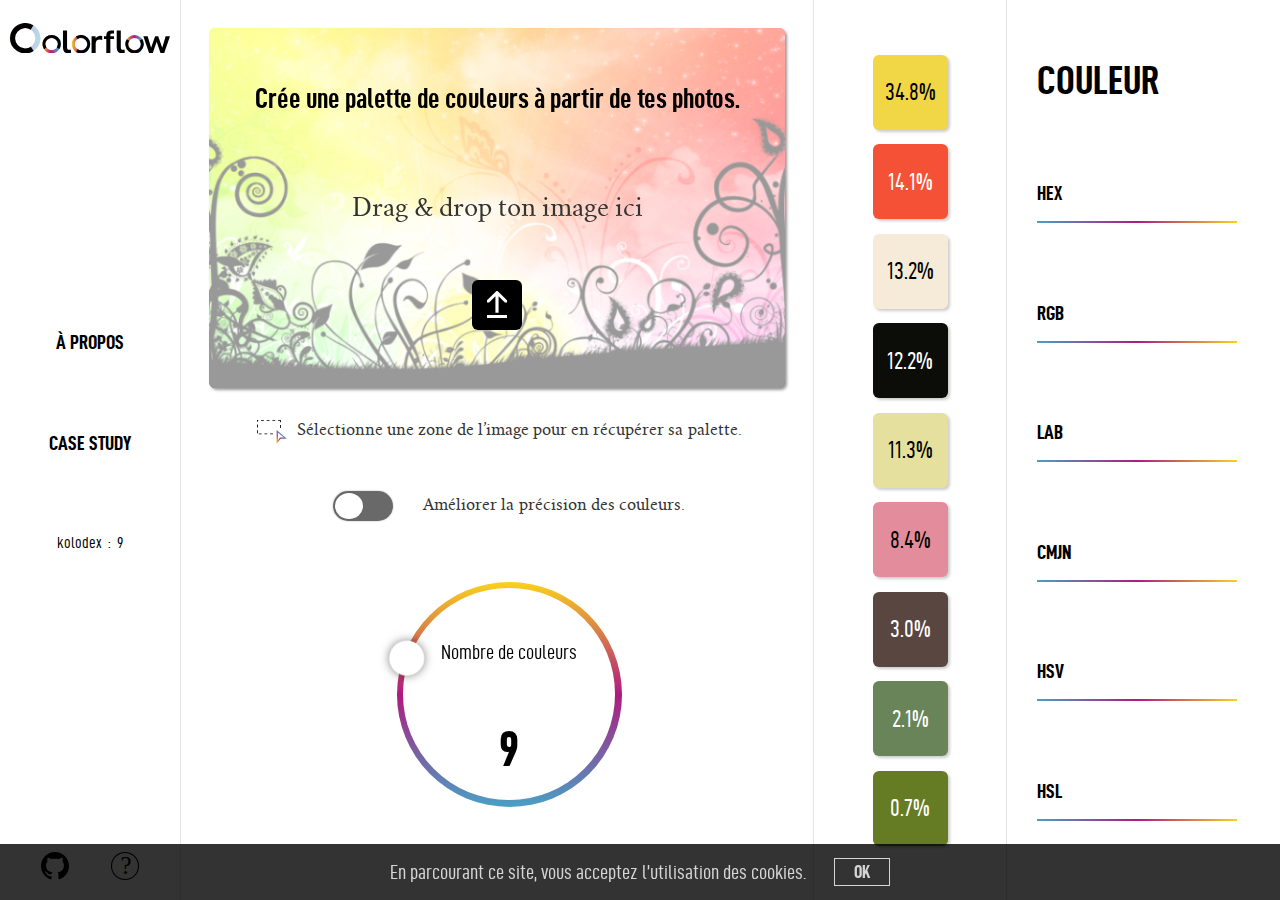
==== index.html @ 48e1210c "dded h1 tag" ====
<!DOCTYPE html>
<html lang="FR">
<head>
    <meta charset="utf-8">
    <meta name="viewport" content="initial-scale=1">
   
     <!-- Méta Google -->
    <meta name="title" content="Colorflow - Christopher Saenen" />
    <meta name="description" content="Colorflow te permet de récupérer une palette de couleurs à partir de n'importe quelle image." />

    <!-- Métas Facebook Opengraph -->
    <meta property="og:title" content="Colorflow - Christopher Saenen" />
    <meta property="og:description" content="Colorflow te permet de récupérer une palette de couleurs à partir de n'importe quelle image." />
    <meta property="og:url" content="http://christophersaenen.be/projets/tfa" />
    <meta property="og:image" content="metas.jpg" />
    <meta property="og:type" content="website"/>

    <!-- Métas Twitter Card -->
    <meta name="twitter:title" content="Colorflow - Christopher Saenen" />
    <meta name="twitter:description" content="Colorflow te permet de récupérer une palette de couleurs à partir de n'importe quelle image." />
    <meta name="twitter:url" content="http://christophersaenen.be/projets/tfa" />
    <meta name="twitter:image" content="metas.jpg" />
    
    <link rel="apple-touch-icon" sizes="57x57" href="assets/img/favicons/apple-icon-57x57.png">
    <link rel="apple-touch-icon" sizes="60x60" href="assets/img/favicons/apple-icon-60x60.png">
    <link rel="apple-touch-icon" sizes="72x72" href="assets/img/favicons/apple-icon-72x72.png">
    <link rel="apple-touch-icon" sizes="76x76" href="assets/img/favicons/apple-icon-76x76.png">
    <link rel="apple-touch-icon" sizes="114x114" href="assets/img/favicons/apple-icon-114x114.png">
    <link rel="apple-touch-icon" sizes="120x120" href="assets/img/favicons/apple-icon-120x120.png">
    <link rel="apple-touch-icon" sizes="144x144" href="assets/img/favicons/apple-icon-144x144.png">
    <link rel="apple-touch-icon" sizes="152x152" href="assets/img/favicons/apple-icon-152x152.png">
    <link rel="apple-touch-icon" sizes="180x180" href="assets/img/favicons/apple-icon-180x180.png">
    <link rel="icon" type="image/png" sizes="192x192"  href="assets/img/favicons/android-icon-192x192.png">
    <link rel="icon" type="image/png" sizes="32x32" href="assets/img/favicons/favicon-32x32.png">
    <link rel="icon" type="image/png" sizes="96x96" href="assets/img/favicons/favicon-96x96.png">
    <link rel="icon" type="image/png" sizes="16x16" href="assets/img/favicons/favicon-16x16.png">
    <link rel="manifest" href="assets/img/favicons/manifest.json">
    <meta name="msapplication-TileColor" content="#ffffff">
    <meta name="msapplication-TileImage" content="assets/img/favicons/ms-icon-144x144.png">
    <meta name="theme-color" content="#ffffff">

    <title>Colorflow - obtenez votre palette de couleurs</title>
    <link rel="stylesheet" href="main.css">
</head>

<body>
   <header class="header">
        <h1 class="header__logo title title--main">
            <a href="index.html">Colorflow
                <svg class="logo__big logo" viewBox="0 0 630.41797 120" xmlns="http://www.w3.org/2000/svg" xmlns:xlink="http://www.w3.org/1999/xlink">
                    <defs>                   <style>.grad1{fill:url(#loga);}.grad2{fill:url(#logd);}.grad3{fill:url(#logc);}.grad4{fill:url(#logb);}</style>
                        <linearGradient id="loga" x2="120" y1="60" y2="60" gradientUnits="userSpaceOnUse">
                        <stop stop-color="#fad11c" offset="0"/>
                        <stop stop-color="#e8a534" offset=".09502"/>
                        <stop stop-color="#d06954" offset=".23417"/>
                        <stop stop-color="#be3e6b" offset=".353"/>
                        <stop stop-color="#b3247a" offset=".44537"/>
                        <stop stop-color="#af1a7f" offset=".5"/>
                        <stop stop-color="#914194" offset=".57574"/>
                        <stop stop-color="#7763a5" offset=".65635"/>
                        <stop stop-color="#637eb3" offset=".73874"/>
                        <stop stop-color="#5491bd" offset=".82249"/>
                        <stop stop-color="#4c9cc3" offset=".90844"/>
                        <stop stop-color="#49a0c5" offset="1"/>
                        </linearGradient>
                        <linearGradient id="logd" x1="127.67" x2="200.33" y1="83.333" y2="83.333" xlink:href="#loga"/>
                        <linearGradient id="logc" x1="243.33" x2="316" y1="83.394" y2="83.394" xlink:href="#loga"/>
                        <linearGradient id="logb" x1="454.33" x2="527" y1="83.394" y2="83.394" xlink:href="#loga"/>
                    </defs>
                    <g data-name="logo_colorflow">
                    <path d="m208.7 97.857v-67.862h16.121v66.822q0 4.9409 2.0146 6.9551 2.0156 2.0156 7.2153 2.0156h6.1104v13.91h-8.9702q-11.44 0-16.966-5.3955-5.5254-5.395-5.5254-16.445z"/>
                    <path d="m337.14 52.096v7.6699a21.088 21.088 0 0 1 8.5151 -6.8252 27.454 27.454 0 0 1 11.246 -2.2744 33.118 33.118 0 0 1 6.3701 0.51953v15.341a26.714 26.714 0 0 0 -9.6201 -1.6904q-7.6707 0-11.896 4.4854-4.2253 4.4853-4.2256 12.936v37.441h-16.12v-67.603z"/>
                    <path d="m395.38 48.716v3.3799h14.561v11.311h-14.561v56.292h-15.991v-56.292h-9.1001v-11.311h9.1001v-2.7305q0-9.6196 5.0703-14.495 5.0706-4.875 14.951-4.875h10.53v10.92h-5.98q-4.6802 0-6.6304 1.8203-1.9504 1.8208-1.9502 5.9805z"/>
                    <path d="m420.46 97.857v-67.862h16.121v66.822q0 4.9409 2.0146 6.9551 2.0156 2.0156 7.2153 2.0156h6.1104v13.91h-8.9702q-11.44 0-16.966-5.3955-5.5254-5.395-5.5254-16.445z"/>
                    <path d="m542.4 52.096l13.65 45.242 15.73-45.242h12.091l15.99 45.242 13.391-45.242h17.161l-23.271 67.603h-13.65l-15.601-45.762-15.731 45.762h-13.65l-23.142-67.603z"/>
                    <path class="grad1" d="M60,0a60,60,0,1,0,60,60A60,60,0,0,0,60,0Zm0,100a40,40,0,1,1,40-40A40,40,0,0,1,60,100Z"/>
                    <g class="logo__el logo__el--c">
                        <path d="m82.188 93.282a40.004 40.004 0 1 1 -0.78907 -67.069l10.699-16.894a59.995 59.995 0 1 0 1.1835 100.6z"/>
                        <path d="m120 60l-1 1h1"/>
                    </g>
                    <path class="grad2" d="m164 47a36.333 36.333 0 1 0 36.333 36.333 36.333 36.333 0 0 0 -36.333 -36.333zm0 60.556a24.222 24.222 0 1 1 24.222 -24.222 24.222 24.222 0 0 1 -24.222 24.222z"/>
                    <g class="logo__el logo__el--o1">
                        <path d="m143.85 96.769a24.224 24.224 0 1 1 40.614 -0.47782l10.23 6.4791a36.33 36.33 0 1 0 -60.921 0.71669z"/>
                        <path d="m164 119.67l-0.60556-0.60556v0.60556"/>    
                    </g>
                    <path class="grad3" d="m279.67 47.061a36.333 36.333 0 1 0 36.333 36.333 36.333 36.333 0 0 0 -36.333 -36.333zm0 60.556a24.222 24.222 0 1 1 24.222 -24.222 24.222 24.222 0 0 1 -24.222 24.222z"/>
                    <g class="logo__el logo__el--o2">
                        <path d="m266.23 63.24a24.224 24.224 0 1 1 0.47782 40.614l-6.4791 10.23a36.33 36.33 0 1 0 -0.71669 -60.921z"/>
                        <path d="m243.33 83.394l0.60556-0.60555h-0.60556"/>
                    </g>
                    <path class="grad4" d="m490.67 47.061a36.333 36.333 0 1 0 36.333 36.333 36.333 36.333 0 0 0 -36.333 -36.333zm0 60.556a24.222 24.222 0 1 1 24.222 -24.222 24.222 24.222 0 0 1 -24.222 24.222z"/>
                    <g class="logo__el logo__el--o3">
                        <path d="m510.82 69.958a24.224 24.224 0 1 1 -40.614 0.47782l-10.23-6.4791a36.33 36.33 0 1 0 60.921 -0.71669z"/>
                        <path d="m490.67 47.061l0.60555 0.60556v-0.60556"/>
                    </g>
                    </g>
                </svg>
                <svg class="logo__small logo" viewBox="0 0 120 120" xmlns="http://www.w3.org/2000/svg">
                    <defs>
                        <style>.logo__small--c{fill:url(#e);}</style>
                        <linearGradient id="e" x2="120" y1="60" y2="60" gradientUnits="userSpaceOnUse">
                            <stop stop-color="#fad11c" offset="0"/>
                            <stop stop-color="#e8a534" offset=".09502"/>
                            <stop stop-color="#d06954" offset=".23417"/>
                            <stop stop-color="#be3e6b" offset=".353"/>
                            <stop stop-color="#b3247a" offset=".44537"/>
                            <stop stop-color="#af1a7f" offset=".5"/>
                            <stop stop-color="#914194" offset=".57574"/>
                            <stop stop-color="#7763a5" offset=".65635"/>
                            <stop stop-color="#637eb3" offset=".73874"/>
                            <stop stop-color="#5491bd" offset=".82249"/>
                            <stop stop-color="#4c9cc3" offset=".90844"/>
                            <stop stop-color="#49a0c5" offset="1"/>
                        </linearGradient>
                    </defs>
                    <g data-name="letter_c">
                        <path class="logo__small--c" d="M60,0a60,60,0,1,0,60,60A60,60,0,0,0,60,0Zm0,100a40,40,0,1,1,40-40A40,40,0,0,1,60,100Z"/>
                        <g class="logo__el logo__el--bigc">
                            <path d="m82.188 93.282a40.004 40.004 0 1 1 -0.78907 -67.069l10.699-16.894a59.995 59.995 0 1 0 1.1835 100.6z"/>
                            <path d="m120 60l-1 1h1"/>
                        </g>
                    </g>
                </svg>
            </a>


        </h1>
        <nav class="header__nav">
            <ul>
                <li class="title title--normal title--bold"><a href="./a-propos/">&Agrave; propos</a></li>
                <li class="title title--normal title--bold"><a href="./case-study/index.html">Case study</a></li>
                <li class="egg title title--tiny title--bold">
                    <p class="egg__title">Kolodex &nbsp;: &nbsp;</p>
                    <span class="egg__count" data-count=0>0</span>
                </li>
            </ul>
        </nav>
        <ul class="header__social">
            <li class="icon">
                <a class="icon__el icon--github" href="">Github</a>      
            </li>
            <li class="icon">
                <a class="icon__el icon--help" href="#">help</a>
            </li>
        </ul>
   </header>
    <section class="settings clearfix">
       <h2 class="hide">Paramètres</h2>
        <div class="canvas">
            <div class="description">
                <p class="title title--up title--bold">Crée une palette de couleurs à partir de tes photos.</p>
            </div>
            <canvas id="canvas" class="canvas__main"></canvas>
            <canvas id="canvas2" class="canvas__drawon"></canvas>
            <canvas id="canvas3" class="canvas__quality"></canvas>
            <div class="upload__icon">Upload file icon</div>
            <div class="upload">
                <span>Drag &amp; drop ton image ici</span>
                <input class="upload__image" type="file" name="pic" accept="image/*">
            </div>
            <p class="canvas__advice">Sélectionne une zone de l’image pour en récupérer sa palette.</p>
        </div> 
        <ul class="controls">
            <li class="tg-list-item">
                <input class="tgl tgl-light" id="cb1" type="checkbox"/>
                <label class="tgl-btn" for="cb1"></label>
                <p class="controls__label--desktop">Améliorer la précision des couleurs.</p>
                </li>
            <li class="radial radial__colors">
                <span class="radial__label title title--normal">Nombre de couleurs</span>
                <div class='radial__input title title--normal'></div>
                <div class='circle circle--invert'>
                  <div class='radial__button'></div>
                </div>
            </li>
        </ul>
    </section>
    <section class="palette">
        <h2 class="hide">Palette</h2>
        <ul class="colors title title--normal"></ul>
    </section>       
    <section class="codes">
        <button class="codes__close">fermer</button>
        <h2 class="codes__title title title--normal">Couleur</h2>
        <ul class="codes__list title title--normal">
            <li class="code code__hex">
                <span class="code__name">HEX</span>
                <span class="code__color"></span>
            </li>
            <li class="code code__rgb">
                <span class="code__name">RGB</span>
                <span class="code__color"></span>
            </li>
            <li class="code code__lab">
                <span class="code__name">LAB</span>
                <span class="code__color"></span>
            </li>
            <li class="code code__cmjn">
                <span class="code__name">CMJN</span>
                <span class="code__color"></span>
            </li>
            <li class="code code__hsv">
                <span class="code__name">HSV</span>
                <span class="code__color"></span>
            </li>
            <li class="code code__hsl">
                <span class="code__name">HSL</span>
                <span class="code__color"></span>
            </li>
        </ul>
    </section>     
    <section class="help">
        <h2 class="help__title">F.A.Q</h2>
        <div class="help__question col col--center">
            <h3 class="question__title title title--small">&Agrave; quoi sert le bouton de précision ?</h3>
            <p class="answer">L'image originale est redessinée sur un élément de type canvas. le calcul est effectué sur un petit canvas afin de diminuer le nombre de pixels, mais la qualité du rendu sera moindre. En activant la haute précision, le canvas a une taille limitant la perte de rendu.</p>
        </div>
        <div class="help__question col col--center">
            <h3 class="question__title title title--small">&Agrave; quoi correspondent les pourcentages ?</h3>
            <p class="answer">Lors du calcul de la palette, tous les pixels sont mélangés et divisés en paquets. Si vous avez choisi d'afficher 10 couleurs, alors il y aura 10 paquets. Chaque paquet est ensuite réduit à une seule valeur qui sera la couleur affichée, mais garde sa proportion par rapport à l'ensemble des pixels.</p>
        </div>
        <div class="help__question col col--center">
            <h3 class="question__title title title--small">D'où viennent les noms de couleurs ?</h3>
            <p class="answer">La liste vient de <a class="link" href="https://en.wikipedia.org/wiki/Lists_of_colors">Wikipedia</a>. Il y a 1&nbsp;703 couleurs.</p>
        </div>
        <div class="help__question col col--center">
            <h3 class="question__title title title--small">Pourquoi certains noms de couleur reviennent plusieurs fois ?</h3>
            <p class="answer">Il existe 16 &nbsp;581 &nbsp;375 couleurs possibles, mais seuls 1703 noms sont disponibles. Il y a donc en moyenne un nom pour mille couleurs.</p>
        </div>
        <div class="help__question col col--center">
            <h3 class="question__title title title--small">Peut-on se fier au nom de couleur affiché ?</h3>
            <p class="answer">Les couleurs sont comparées par rapport à leur valeur HSL grâce au calcul du <a class="link" href="https://en.wikipedia.org/wiki/Color_difference#CIE94">delta E94</a>, qui se rapproche le plus de la perception humaine. Le delta E2000 est plus précis, mais beaucoup plus complexe, il n'a dès lors pas été utilisé.</p>
        </div>
           <div class="help__question col col--center">
            <h3 class="question__title title title--small">Qu'est-ce que le Kolodex ?</h3>
            <p class="answer">Il y a 1&nbsp;703 couleurs, attrapez-les toutes&nbsp;!</p>
        </div>
    </section>    
    <div class="overlay"></div>
    <div class="cookies">
        <p class="cookies__text">En parcourant ce site, vous acceptez l’utilisation des cookies.</p>
        <button class="cookies__button">OK</button>
    </div>
    <div class="containerColor"></div>

    <script src="./assets/js/radialinputs.js"></script>
    <script src="./assets/js/utilitaries.js"></script>
    <script src="./assets/js/drawOnCanvas.js"></script>
    <script src="./assets/js/dragUtil.js"></script>
    <script src="./assets/js/getColorNames.js"></script>
    <script src="./assets/js/swipeUp.js"></script>
    <script src="./assets/js/createSVG.js"></script>
    <script src="./assets/js/script.js"></script>
    <script src="./assets/js/easteregg.js"></script>
    <script src="./assets/js/cookies.js"></script>
</body>
</html>
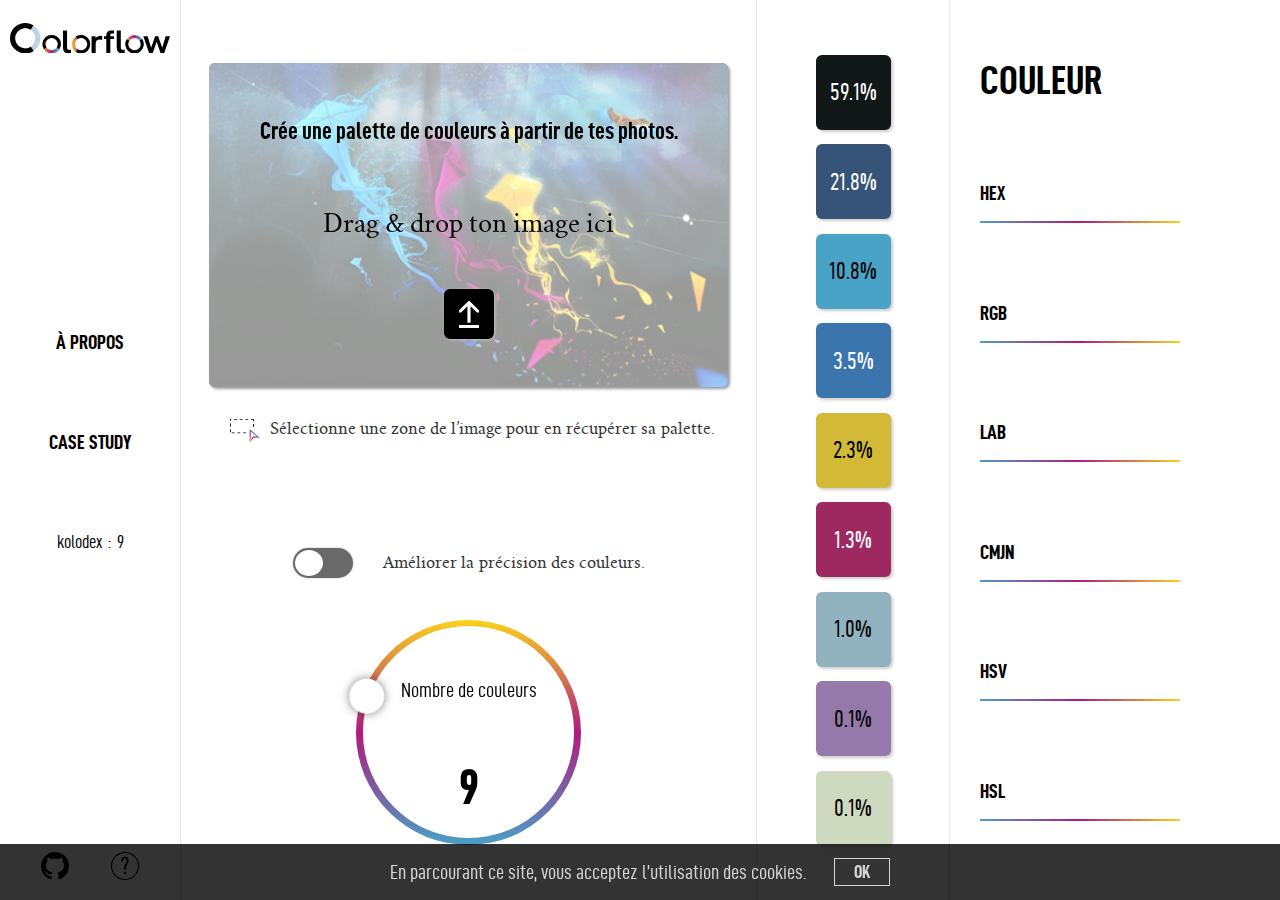
==== commit abc8e729: "Update change" ====
--- a/index.html
+++ b/index.html
@@ -1,7 +1,7 @@
 <!DOCTYPE html>
 <html lang="FR">
 <head>
-    <meta charset="utf-8">
+  <meta charset="utf-8">
     <meta name="viewport" content="initial-scale=1">
    
      <!-- Méta Google -->
@@ -39,7 +39,7 @@
     <meta name="msapplication-TileImage" content="assets/img/favicons/ms-icon-144x144.png">
     <meta name="theme-color" content="#ffffff">
 
-    <title>Colorflow - obtenez votre palette de couleurs</title>
+    <title>Home | Colorflow</title>
     <link rel="stylesheet" href="main.css">
 </head>
 
@@ -146,20 +146,22 @@
    </header>
     <section class="settings clearfix">
        <h2 class="hide">Paramètres</h2>
-        <div class="canvas">
-            <div class="description">
-                <p class="title title--up title--bold">Crée une palette de couleurs à partir de tes photos.</p>
-            </div>
-            <canvas id="canvas" class="canvas__main"></canvas>
-            <canvas id="canvas2" class="canvas__drawon"></canvas>
-            <canvas id="canvas3" class="canvas__quality"></canvas>
-            <div class="upload__icon">Upload file icon</div>
-            <div class="upload">
-                <span>Drag &amp; drop ton image ici</span>
-                <input class="upload__image" type="file" name="pic" accept="image/*">
-            </div>
+       <div class="canvas__container">
+            <div class="canvas">
+                <div class="description">
+                    <p class="title title--up title--bold">Crée une palette de couleurs à partir de tes photos.</p>
+                </div>
+                <canvas id="canvas" class="canvas__main"></canvas>
+                <canvas id="canvas2" class="canvas__drawon"></canvas>
+                <canvas id="canvas3" class="canvas__quality"></canvas>
+                <div class="upload__icon">Upload file icon</div>
+                <div class="upload">
+                    <span>Drag &amp; drop ton image ici</span>
+                    <input class="upload__image" type="file" name="pic" accept="image/*">
+                </div>
+        </div> 
             <p class="canvas__advice">Sélectionne une zone de l’image pour en récupérer sa palette.</p>
-        </div> 
+        </div>
         <ul class="controls">
             <li class="tg-list-item">
                 <input class="tgl tgl-light" id="cb1" type="checkbox"/>
@@ -235,6 +237,7 @@
             <h3 class="question__title title title--small">Qu'est-ce que le Kolodex ?</h3>
             <p class="answer">Il y a 1&nbsp;703 couleurs, attrapez-les toutes&nbsp;!</p>
         </div>
+        <button class="help__close">fermer</button>
     </section>    
     <div class="overlay"></div>
     <div class="cookies">
@@ -242,7 +245,6 @@
         <button class="cookies__button">OK</button>
     </div>
     <div class="containerColor"></div>
-
     <script src="./assets/js/radialinputs.js"></script>
     <script src="./assets/js/utilitaries.js"></script>
     <script src="./assets/js/drawOnCanvas.js"></script>
@@ -253,5 +255,15 @@
     <script src="./assets/js/script.js"></script>
     <script src="./assets/js/easteregg.js"></script>
     <script src="./assets/js/cookies.js"></script>
+    <!-- Global site tag (gtag.js) - Google Analytics -->
+    <script async src="https://www.googletagmanager.com/gtag/js?id=UA-109130071-1"></script>
+    <script>
+      window.dataLayer = window.dataLayer || [];
+      function gtag(){dataLayer.push(arguments);}
+      gtag('js', new Date());
+
+      gtag('config', 'UA-109130071-1');
+    </script>
+
 </body>
 </html>